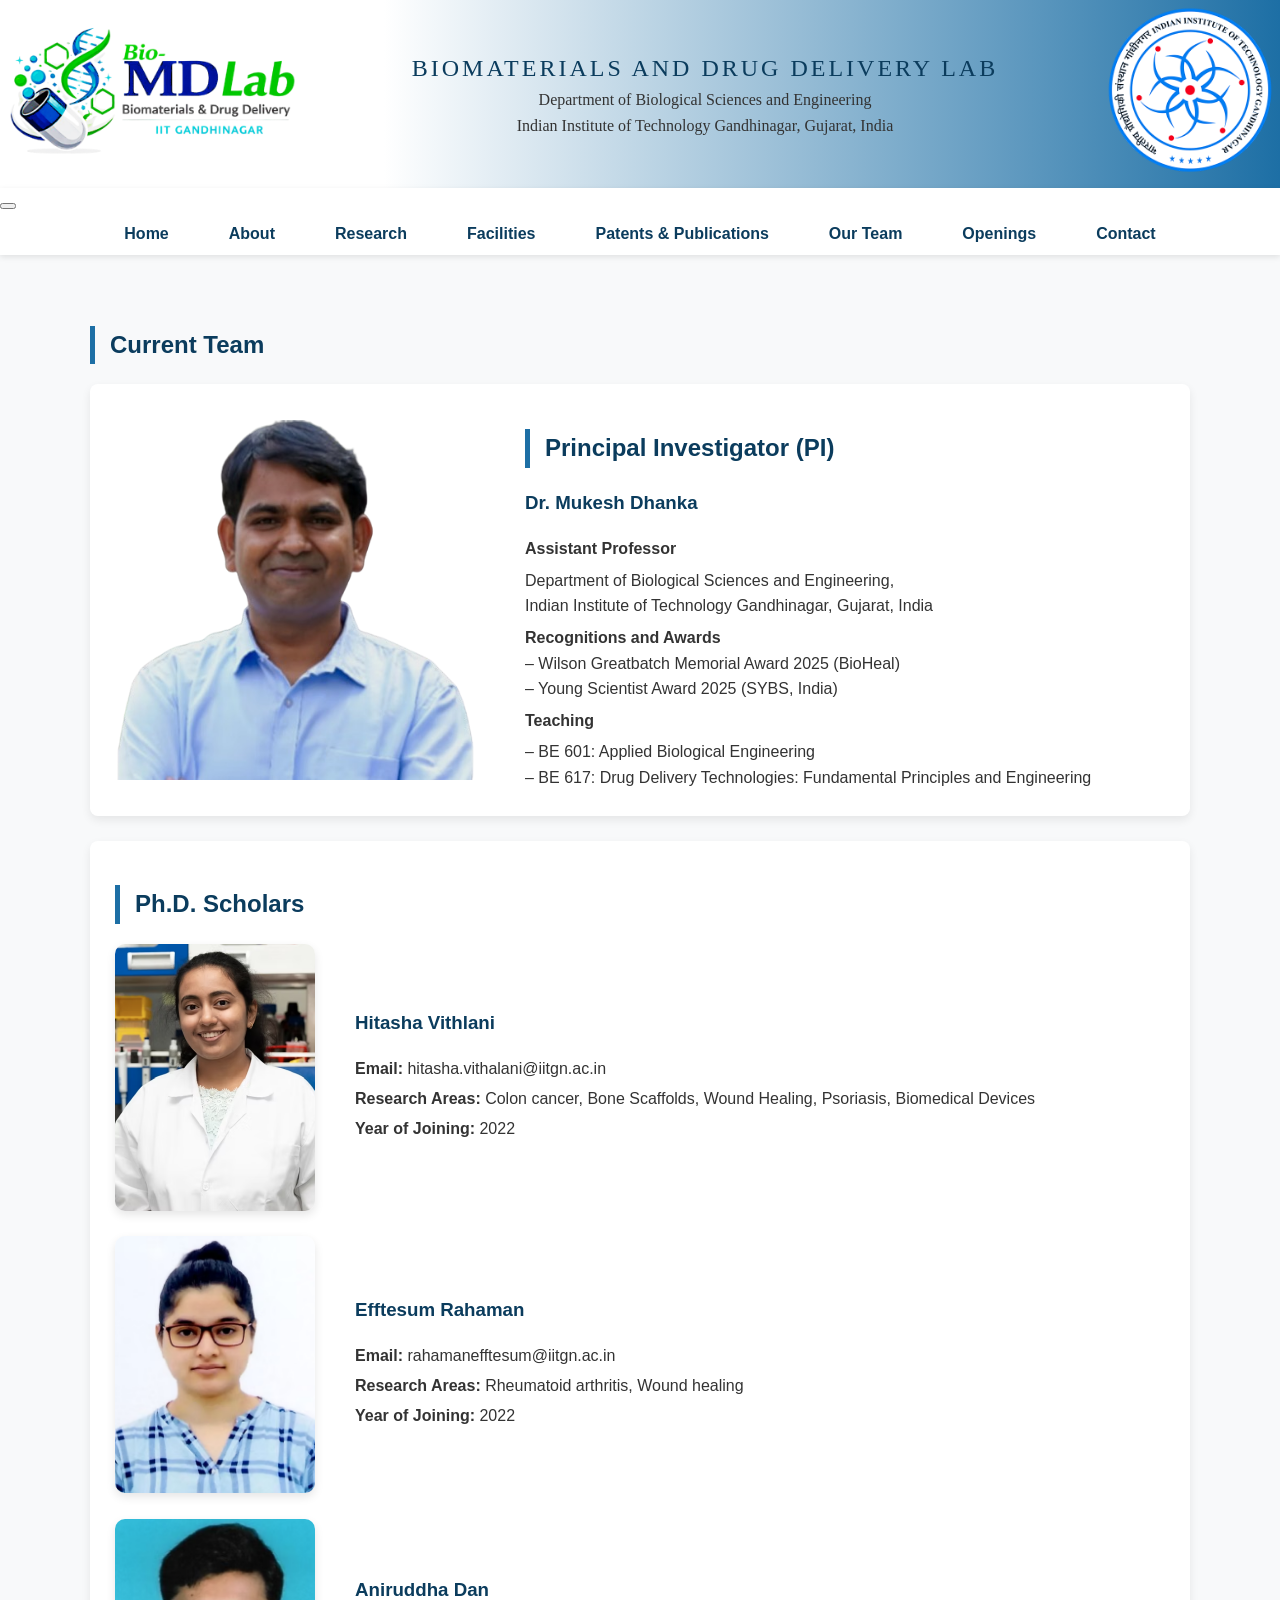
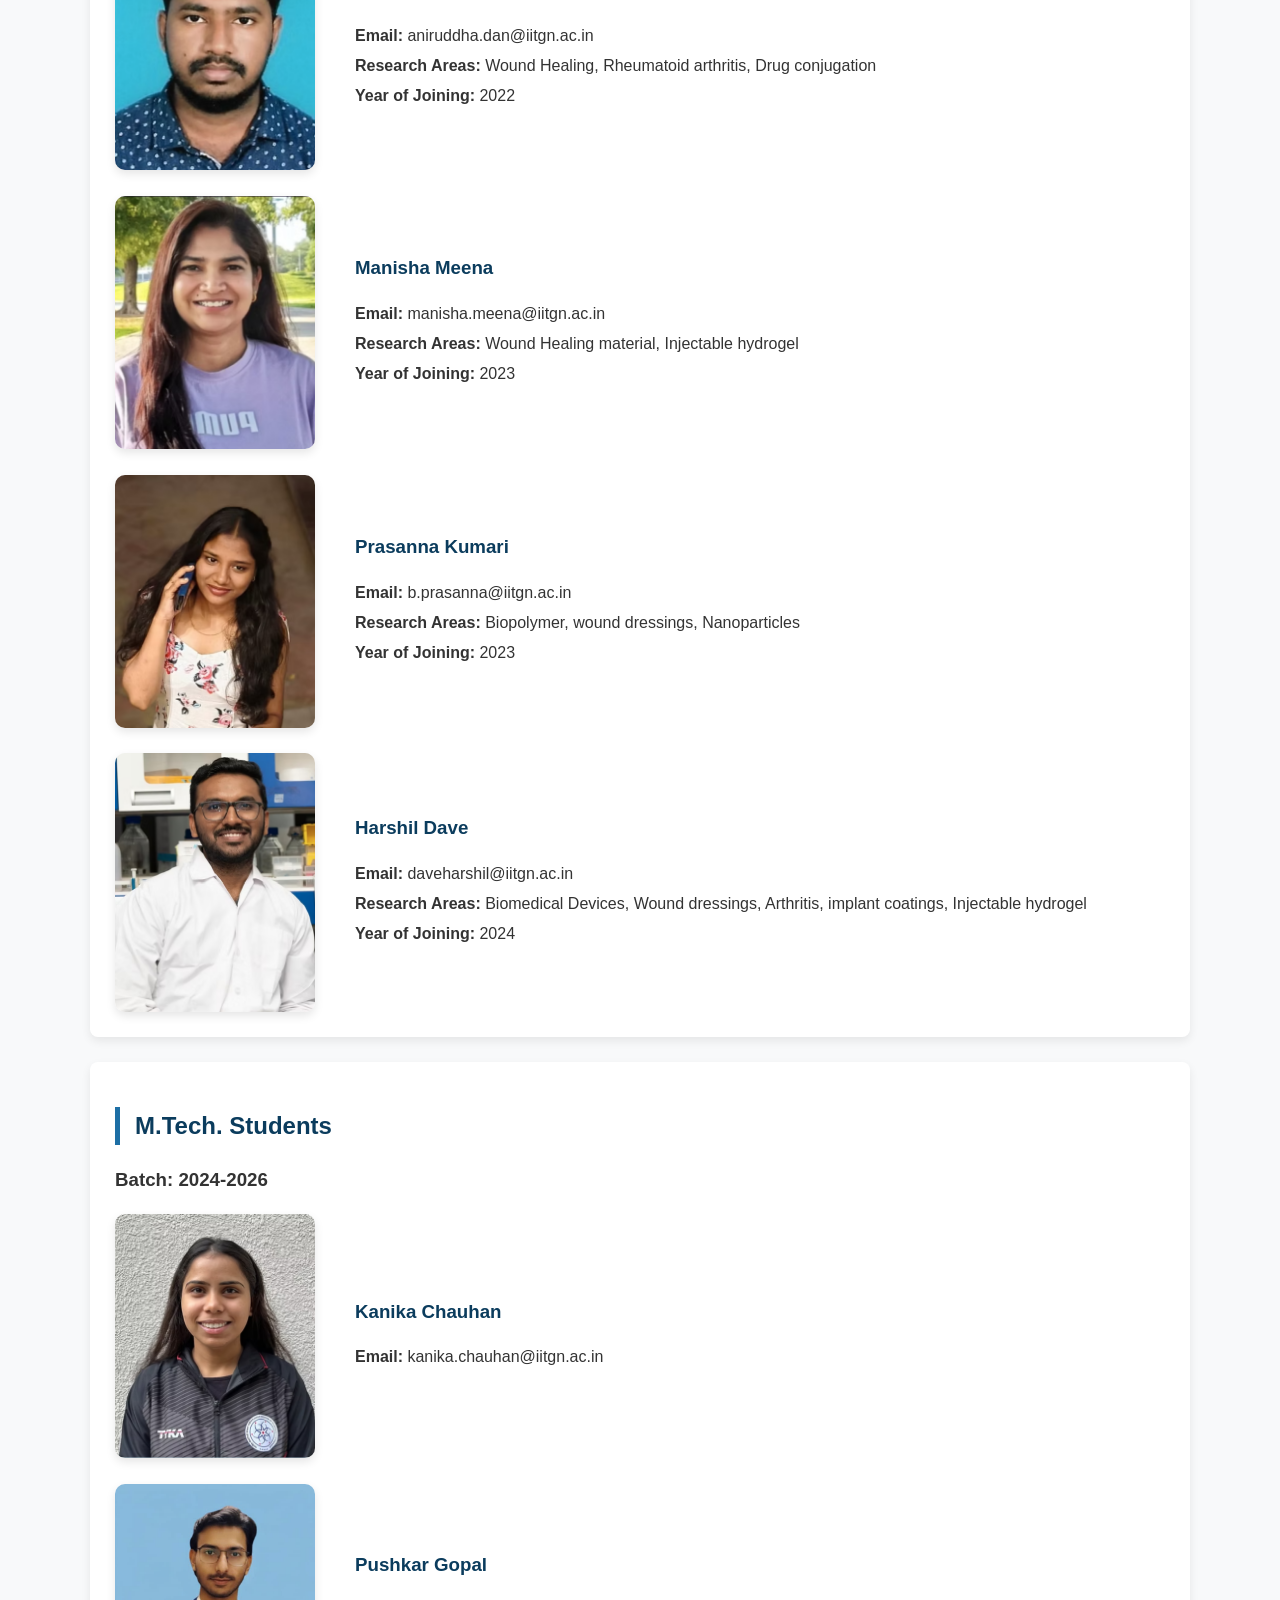
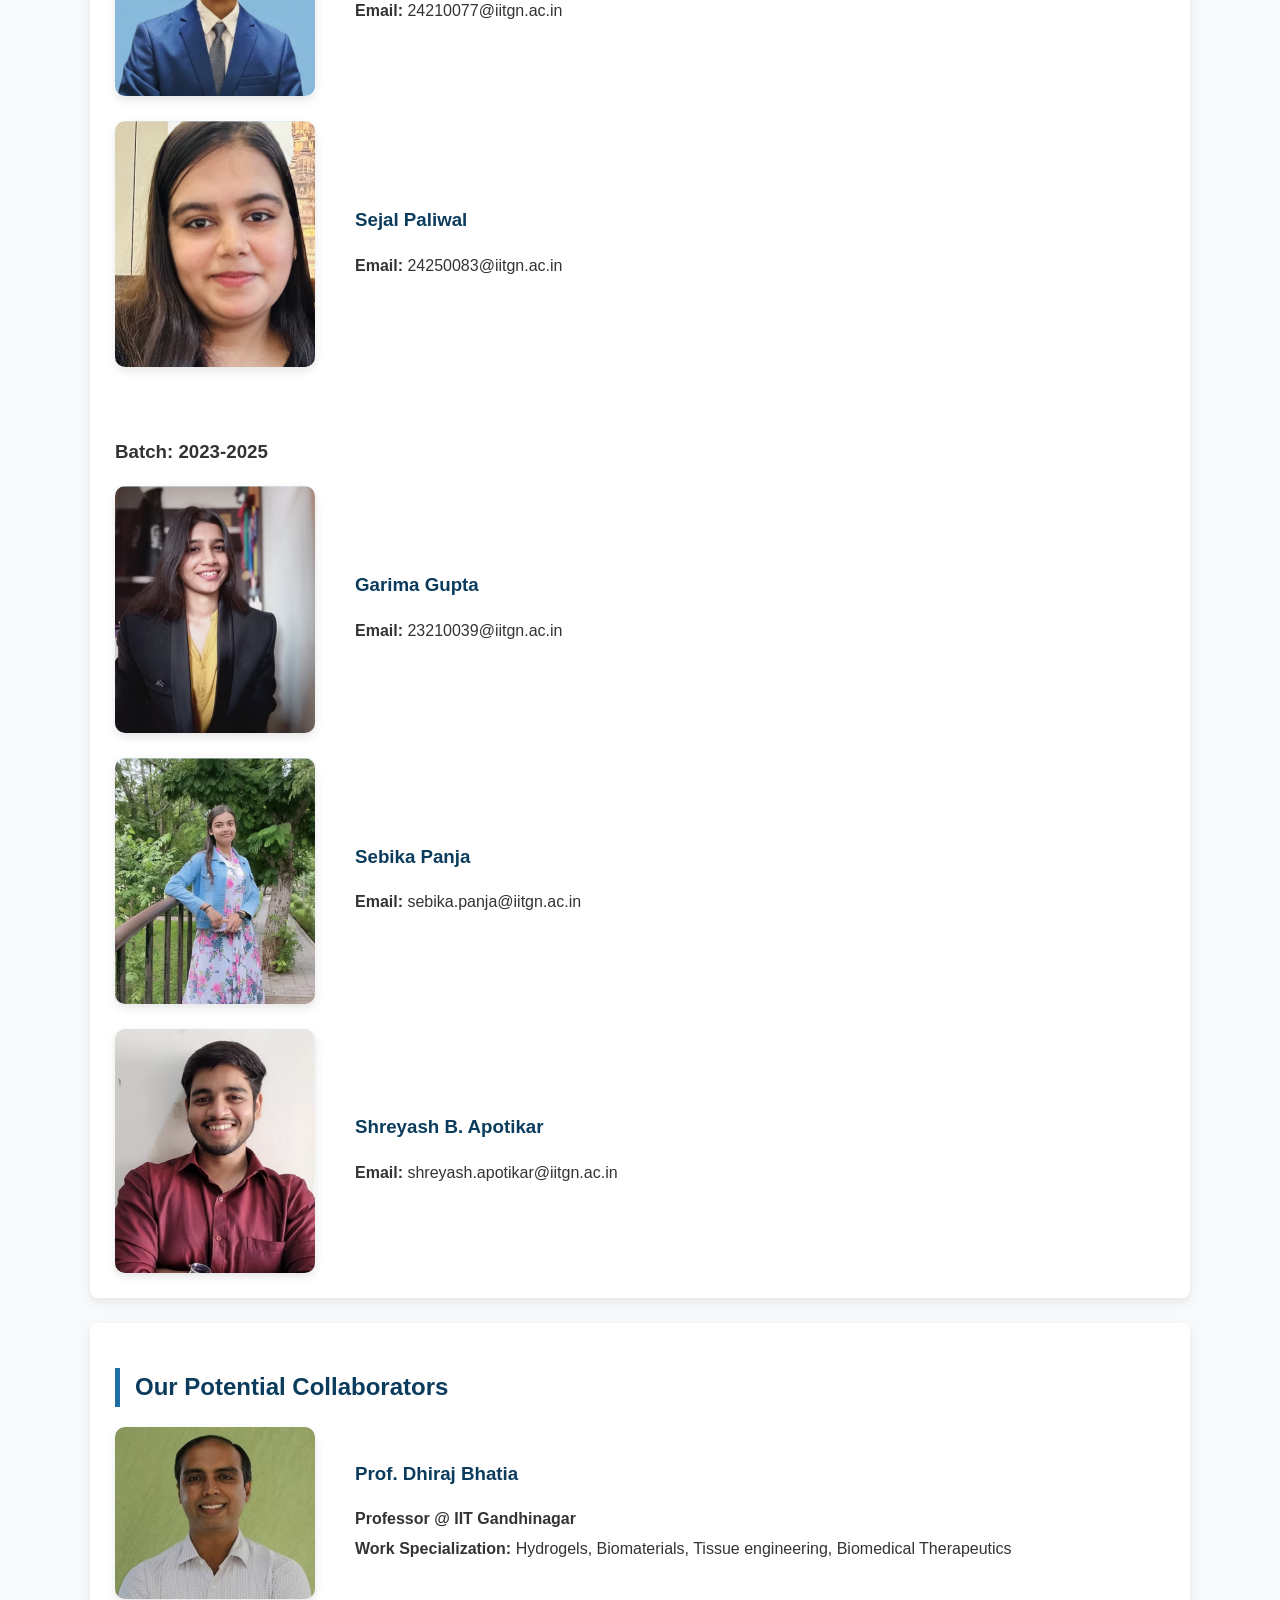
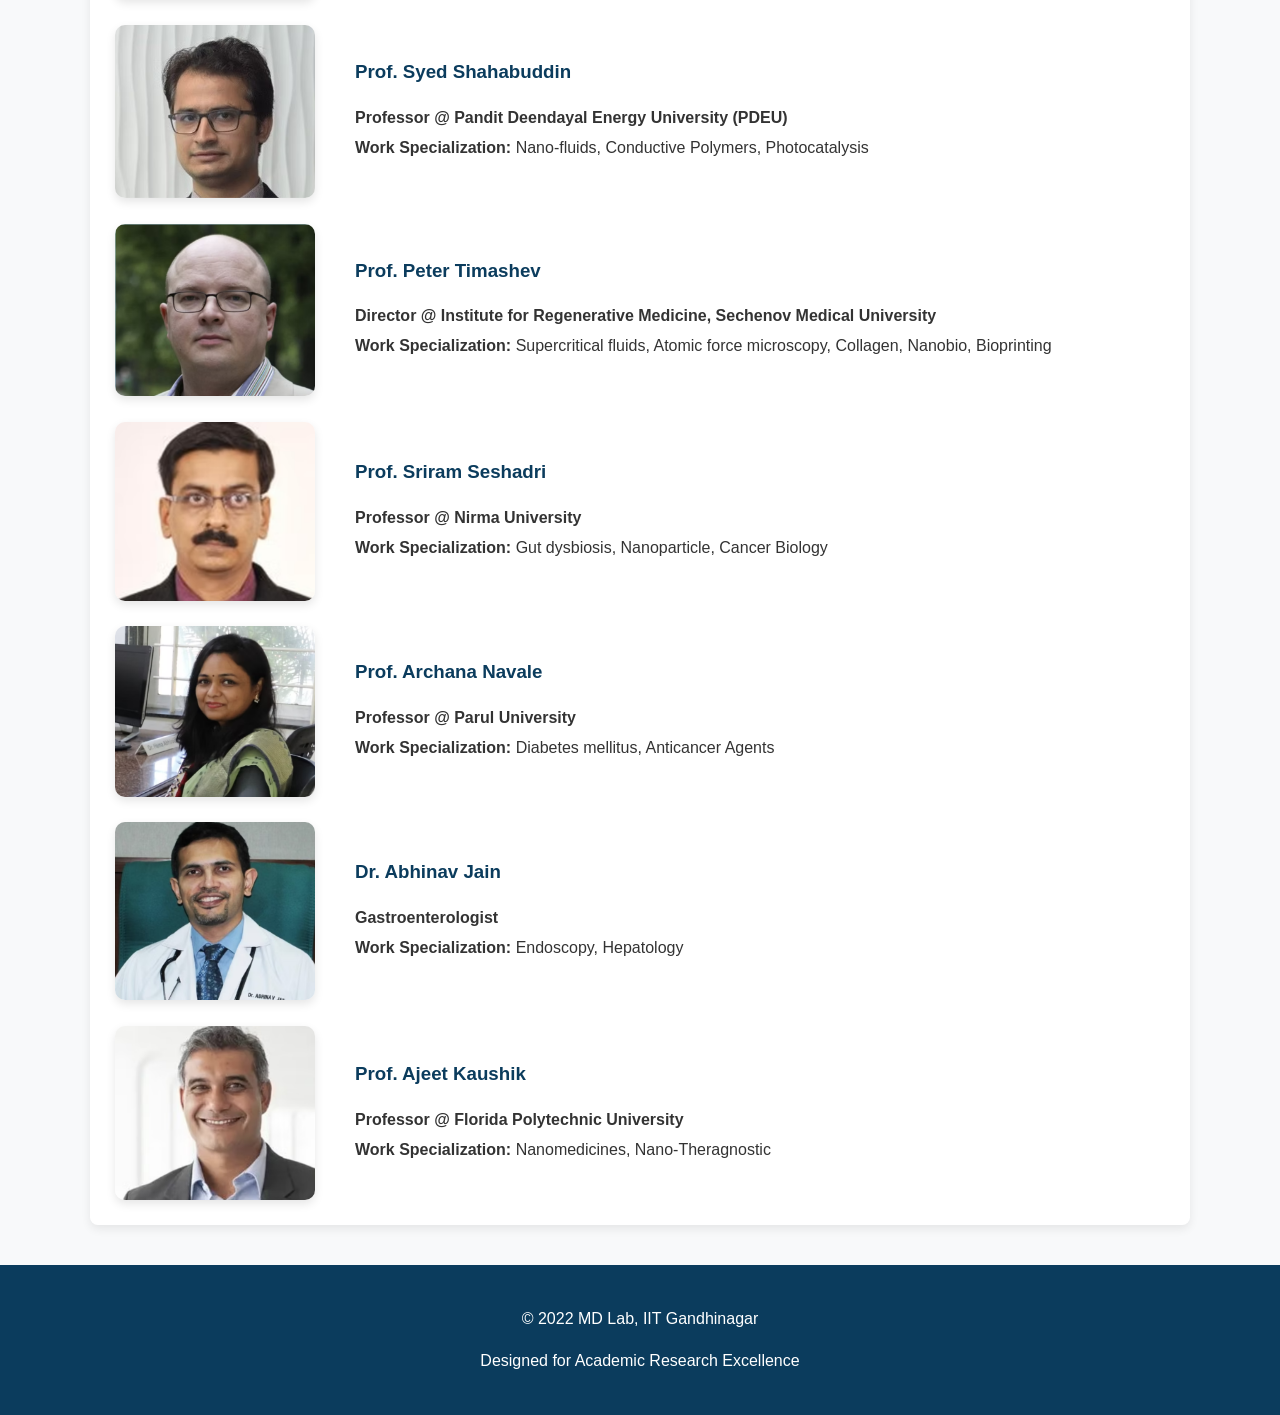
==== team.html @ a6614456 "Add files via upload" ====
<!DOCTYPE html>
<html lang="en">
<head>
    <meta charset="UTF-8">
    <title>MD Lab | Biomaterials & Drug Delivery | IIT Gandhinagar</title>
    <meta name="viewport" content="width=device-width, initial-scale=1.0">
<link rel="stylesheet" href="style.css">
</head>
<body>

<header>
    <div class="header-container">

        <!-- LEFT: MD LAB LOGO -->
        <div class="header-logo">
            <img src="mdlogo.png" alt="MD Lab Logo">
        </div>

        <div class="header-text">
    <p style="text-align: center;">
        <span class="lab-title">Biomaterials and Drug Delivery Lab</span><br>
        <span class="lab-subtitle">
	Department of Biological Sciences and Engineering<br>
	Indian Institute of Technology Gandhinagar, Gujarat, India
        </span>
	
    </p>
</div>

        <!-- RIGHT: IIT GN LOGO -->
        <div class="header-iit-logo">
            <img src="iitgn_logo.png" alt="IIT Gandhinagar Logo">
        </div>

    </div>
</header>

<nav>
	<button class="nav-toggle" aria-label="Toggle navigation">
    <span></span><span></span><span></span>
  </button>
    <ul>
        <li><a href="index.html">Home</a></li>
	<li><a href="index.html#about">About</a></li>
        <li><a href="index.html#research">Research</a></li>
        <li><a href="index.html#facilities">Facilities</a></li>
        <li><a href="publications.html">Patents & Publications</a></li>
        <li><a href="team.html">Our Team</a></li>
        <li><a href="openings.html">Openings</a></li>
        <li><a href="contact.html">Contact</a></li>
    </ul>
</nav><section id="team">
<br>
<br>
    <h2>Current Team</h2>

    <div class="card pi-profile">
        <img src="mukesh.png" alt="Dr. Mukesh Dhanka">

        <div class="pi-details">
	    <h2> Principal Investigator (PI)</h2>
            <h3>Dr. Mukesh Dhanka</h3>

            <p><strong>Assistant Professor</strong></p>
            <p>
                Department of Biological Sciences and Engineering,<br>
                Indian Institute of Technology Gandhinagar, Gujarat, India
            </p>

            <b><p>Recognitions and Awards</b><br>
            
            – Wilson Greatbatch Memorial Award 2025 (BioHeal)<br>
            – Young Scientist Award 2025 (SYBS, India)
            

            <b><p>Teaching</p></b>
            – BE 601: Applied Biological Engineering<br>
            – BE 617: Drug Delivery Technologies: Fundamental Principles and Engineering
        </div>
 </div>
	<div class="card">
    <h2 class="section-title">Ph.D. Scholars</h2>

    <div class="phd-profile">
        <img src="Hitasha.png" alt="Hitasha Vithlani">

        <div class="phd-details">
            <h3>Hitasha Vithlani</h3>

            <p><b>Email:</b> hitasha.vithalani@iitgn.ac.in</p>
            <p><b>Research Areas:</b> Colon cancer, Bone Scaffolds, Wound Healing, Psoriasis, Biomedical Devices</p>
            <p><b>Year of Joining:</b> 2022</p>
        </div>
	</div>
<br>
	<div class="phd-profile">
	<img src="Efftesum.png" alt="Efftesum">

        <div class="phd-details">
            <h3>Efftesum Rahaman</h3>
            <p><b>Email:</b> rahamanefftesum@iitgn.ac.in</p>
            <p><b>Research Areas:</b> Rheumatoid arthritis, Wound healing</p>
            <p><b>Year of Joining:</b> 2022</p>
	</div>
	</div>
<br>
	<div class="phd-profile">
	<img src="Annirudha.png" alt="Annirudha">

        <div class="phd-details">
            <h3>Aniruddha Dan</h3>
            <p><b>Email:</b> aniruddha.dan@iitgn.ac.in</p>
            <p><b>Research Areas:</b> Wound Healing, Rheumatoid arthritis, Drug conjugation</p>
            <p><b>Year of Joining:</b> 2022</p>
	</div>
	</div>
<br>
	<div class="phd-profile">
	<img src="Manisha.png" alt="Manisha">

        <div class="phd-details">
            <h3>Manisha Meena</h3>

            <p><b>Email:</b>  manisha.meena@iitgn.ac.in</p>
            <p><b>Research Areas:</b> Wound Healing material, Injectable hydrogel </p>
            <p><b>Year of Joining:</b> 2023</p>
	</div>
	</div>
<br>
	<div class="phd-profile">
	<img src="Prasanna.png" alt="Prasanna">

        <div class="phd-details">
            <h3>Prasanna Kumari</h3>

            <p><b>Email:</b> b.prasanna@iitgn.ac.in</p>
            <p><b>Research Areas:</b> Biopolymer, wound dressings, Nanoparticles</p>
            <p><b>Year of Joining:</b> 2023</p>
	</div>
	</div>
<br>
	<div class="phd-profile">
	<img src="Harshil.png" alt="Harshil">

        <div class="phd-details">
            <h3>Harshil Dave</h3>

            <p><b>Email:</b> daveharshil@iitgn.ac.in</p>
            <p><b>Research Areas:</b> Biomedical Devices, Wound dressings, Arthritis, implant coatings, Injectable hydrogel</p>
            <p><b>Year of Joining:</b> 2024</p>
	</div>
	</div>
</div>

<div class="card">
    <h2 class="section-title">M.Tech. Students</h2>
    <h3>Batch: 2024-2026</h3>
    <div class="phd-profile">
        <img src="Kanika.png" alt="Kanika Chauhan">
        <div class="phd-details">
            <h3>Kanika Chauhan</h3>
            <p><b>Email:</b> kanika.chauhan@iitgn.ac.in</p>        
        </div>
	</div>
<br>
	<div class="phd-profile">	
	<img src="Pushkar.jpg" alt="Pushkar Gopal">
        <div class="phd-details">
            <h3>Pushkar Gopal</h3>
            <p><b>Email:</b> 24210077@iitgn.ac.in</p>        
        </div>
	</div>

<br>
	<div class="phd-profile">
	<img src="Sejal.png" alt="Sejal Paliwal">
        <div class="phd-details">
            <h3>Sejal Paliwal</h3>
            <p><b>Email:</b> 24250083@iitgn.ac.in</p>        
        </div>
	</div>
<br>
<br>
    <h3>Batch: 2023-2025</h3>
    <div class="phd-profile">
        <img src="Garima.png" alt="Garima Gupta">
        <div class="phd-details">
            <h3>Garima Gupta</h3>
            <p><b>Email:</b> 23210039@iitgn.ac.in</p>        
        </div>
	</div>
<br>
	<div class="phd-profile">	
	<img src="Sebika.png" alt="Sebika Panja">
        <div class="phd-details">
            <h3>Sebika Panja</h3>
            <p><b>Email:</b> sebika.panja@iitgn.ac.in</p>        
        </div>
	</div>

<br>
	<div class="phd-profile">
	<img src="Shreyash.png" alt="Shreyash  B. Apotikar ">
        <div class="phd-details">
            <h3>Shreyash  B. Apotikar </h3>
            <p><b>Email:</b> shreyash.apotikar@iitgn.ac.in </p>        
        </div>
	</div>

</div>



<div class="card">
    <h2 class="section-title">Our Potential Collaborators</h2>

    <div class="phd-profile">
        <img src="Dhiraj.png" alt="Prof. Dhiraj Bhatia">

        <div class="phd-details">
            <h3>Prof. Dhiraj Bhatia</h3>

            <p><b>Professor @ IIT Gandhinagar</b></p>
            <p><b>Work Specialization:</b> Hydrogels, Biomaterials, Tissue engineering, Biomedical Therapeutics</p>
        </div>
	</div>
<br>
	<div class="phd-profile">
	<img src="Syed.png" alt="Prof. Syed Shahabuddin">

        <div class="phd-details">
            <h3>Prof. Syed Shahabuddin</h3>
            <p><b>Professor @ Pandit Deendayal Energy University (PDEU)</b></p>
            <p><b>Work Specialization:</b> Nano-fluids, Conductive Polymers, Photocatalysis</p>
	</div>
	</div>
<br>
	<div class="phd-profile">
	<img src="Peter.png" alt="Prof. Peter Timashev">

        <div class="phd-details">
            <h3>Prof. Peter Timashev</h3>
            <p><b>Director @ Institute for Regenerative Medicine, Sechenov Medical University</b></p>
	<p><b>Work Specialization:</b> Supercritical fluids, Atomic force microscopy, Collagen, Nanobio, Bioprinting</p>
      	</div>
	</div>
<br>
	<div class="phd-profile">
	<img src="Sriram.png" alt="Prof. Sriram Seshadri">

        <div class="phd-details">
            <h3>Prof. Sriram Seshadri</h3>
            <p><b>Professor @ Nirma University</b></p>
            <p><b>Work Specialization:</b> Gut dysbiosis, Nanoparticle, Cancer Biology</p>
	</div>
	</div>
<br>
	<div class="phd-profile">
	<img src="Archana.png" alt="Prof. Archana Navale">
        <div class="phd-details">
            <h3>Prof. Archana Navale</h3>
            <p><b>Professor @ Parul University</b></p>
	<p><b>Work Specialization:</b> Diabetes mellitus, Anticancer Agents</p>
      	</div>
	</div>
<br>
	<div class="phd-profile">
	<img src="Abhinav.png" alt="Dr. Abhinav Jain">

        <div class="phd-details">
            <h3>Dr. Abhinav Jain</h3>
            <p><b>Gastroenterologist</b></p>
            <p><b>Work Specialization:</b> Endoscopy, Hepatology</p>
	</div>
	</div>
<br>
	<div class="phd-profile">
	<img src="Ajeet.png" alt="Prof. Ajeet Kaushik">

        <div class="phd-details">
            <h3>Prof. Ajeet Kaushik</h3>
            <p><b>Professor @ Florida Polytechnic University</b></p>
	<p><b>Work Specialization:</b> Nanomedicines, Nano-Theragnostic</p>
      	</div>
	</div>
</div>
</section>


<footer>
    <p>© 2022 MD Lab, IIT Gandhinagar</p>
    <p>Designed for Academic Research Excellence</p>
</footer>
<script>
  const toggle = document.querySelector('.nav-toggle');
  const navUl = document.querySelector('nav ul');
  toggle.addEventListener('click', function () {
    toggle.classList.toggle('open');
    navUl.classList.toggle('open');
  });
  navUl.querySelectorAll('a').forEach(function (link) {
    link.addEventListener('click', function () {
      toggle.classList.remove('open');
      navUl.classList.remove('open');
    });
  });
</script>
</body>
</html>
---- style.css ----
/* =====================================================
   GLOBAL SETTINGS & ANIMATIONS
===================================================== */
html {
    scroll-behavior: smooth;
}

body {
    margin: 0;
    font-family: "Segoe UI", Arial, sans-serif;
    line-height: 1.6;
    color: #333;
    background-color: #f8f9fa;
}

/* Fade Up (used across site) */
@keyframes fadeUp {
    from {
        opacity: 0;
        transform: translateY(30px);
    }
    to {
        opacity: 1;
        transform: translateY(0);
    }
}

/* Fade In Left (Home header only) */
@keyframes fadeInLeft {
    from {
        opacity: 0;
        transform: translateX(-40px);
    }
    to {
        opacity: 1;
        transform: translateX(0);
    }
}

/* =====================================================
   HEADER
===================================================== */
header {
    background: linear-gradient(to right, #ffffff 30%, #1d6fa5 100%);
    padding: 5px;
    overflow: hidden;
}

.header-container {
    max-width: 1300px;
    margin: auto;
    display: flex;
    align-items: center;
    justify-content: space-between;
    gap: 30px;
}

/* Logos & text (default = no animation) */
.header-logo img,
.header-text,
.header-iit-logo img {
    opacity: 1;
    animation: none;
}

/* Home page header animation */
.home .header-logo img {
    opacity: 0;
    animation: fadeInLeft 1.2s ease-out forwards;
}

.home .header-text {
    opacity: 0;
    animation: fadeInLeft 1.2s ease-out forwards;
    animation-delay: 0.15s;
}

.home .header-iit-logo img {
    opacity: 0;
    animation: fadeInLeft 1.2s ease-out forwards;
    animation-delay: 0.3s;
}

/* Logo sizing */
.header-logo img {
    max-width: 300px;
    width: 100%;
    height: auto;
}

.header-iit-logo img {
    max-width: 170px;
    width: 100%;
    height: auto;
}

/* Header Typography */
.lab-title {
    font-family: 'Playfair Display', Georgia, serif;
    font-size: 1.5rem;
    font-weight: 500;
    letter-spacing: 3px;
    color: #0b3c5d;
    text-transform: uppercase;
}

.lab-subtitle {
    font-family: "Times New Roman", Georgia, serif;
    font-size: 1rem;
    font-weight: 500;
    color: #333;
    line-height: 1.5;
}

/* =====================================================
   NAVIGATION (FIXED SINGLE LINE)
===================================================== */
nav {
    background: #ffffff;
    box-shadow: 0 2px 6px rgba(0,0,0,0.1);
    position: sticky;
    top: 0;
    z-index: 100;
}

nav ul {
    display: flex;
    justify-content: center;
    align-items: center;
    list-style: none;
    padding: 8px;
    margin: 0;
    gap: 60px;              /* controls spacing safely */
    flex-wrap: nowrap;      /* KEEP SINGLE LINE */
}

nav ul li {
    margin: 0;              /* REMOVE large margins */
}

nav ul li a {
    text-decoration: none;
    color: #0b3c5d;
    font-weight: 600;
    white-space: nowrap;    /* prevents text break */
}

nav ul li a:hover {
    color: #1d6fa5;
}


@media (max-width: 900px) {
    nav ul {
        flex-wrap: wrap;    /* allow wrapping on small screens */
        gap: 20px;
    }
}


/* =====================================================
   SECTIONS & CARDS (Fade-up on load)
===================================================== */
section {
    padding: 0 20px;
    max-width: 1100px;
    margin: auto;
    opacity: 0;
    transform: translateY(30px);
    animation: fadeUp 1s ease-out forwards;
    animation-delay: 0.2s;
}

section h2 {
    color: #0b3c5d;
    margin-bottom: 20px;
    border-left: 5px solid #1d6fa5;
    padding-left: 15px;
}

.card {
    background: white;
    padding: 25px;
    margin-bottom: 25px;
    border-radius: 8px;
    box-shadow: 0 4px 10px rgba(0,0,0,0.08);
    opacity: 0;
    transform: translateY(30px);
    animation: fadeUp 1s ease-out forwards;
    animation-delay: 0.3s;
}

/* =====================================================
   LAB VISION LAYOUT
===================================================== */
.lab-vision-container {
    display: flex;
    gap: 40px;
    align-items: flex-start;
    padding: 20px 0;
    opacity: 0;
    transform: translateY(40px);
    animation: fadeUp 1.2s ease-out forwards;
    animation-delay: 0.2s;
}

.lab-vision-text {
    flex: 1;
}

.lab-vision-image img {
    max-width: 390px;
    height: auto;
    flex-shrink: 0;
}

/* =====================================================
   PI PROFILE
===================================================== */
.pi-profile {
    display: flex;
    gap: 50px;
    align-items: center;
    flex-wrap: wrap;
}

.pi-profile img {
    width: 360px;
    height: auto;
}

.pi-details h3 {
    margin-top: 0;
    color: #0b3c5d;
}

.pi-details p {
    margin: 6px 0;
}

.pi-details ul {
    margin: 8px 0 15px 20px;
}

/* =====================================================
   PhD PROFILE
===================================================== */
.phd-profile {
    display: flex;
    gap: 40px;
    align-items: center;
    flex-wrap: wrap;
}

.phd-profile img {
    width: 200px;
    height: auto;
    object-fit: cover;
    border-radius: 10px;
    box-shadow: 0 4px 10px rgba(0,0,0,0.1);
}

.phd-details h3 {
    margin-top: 0;
    color: #0b3c5d;
}

.phd-details p {
    margin: 6px 0;
    line-height: 1.5;
}

.phd-details ul {
    margin: 8px 0 15px 20px;
}

.contact-card {
    display: flex;
    gap: 30px;
    align-items: stretch;
}

.contact-text {
    flex: 1.2;
}

.contact-map {
    flex: 1;
    min-height: 260px;
    border-radius: 8px;
    overflow: hidden;
    box-shadow: 0 4px 10px rgba(0,0,0,0.1);
}

/* Mobile layout */
@media (max-width: 768px) {
    .contact-card {
        flex-direction: column;
    }

    .contact-map {
        height: 260px;
    }
}



.news-list {
    list-style-type: decimal;
    padding-left: 32px;
}

.news-list > li {
    list-style-position: outside;
}

.news-card {
    display: flex;
    gap: 30px;
    align-items: flex-start;
    margin-bottom: 25px;
}

.news-text {
    flex: 2;
}

.news-image img {
    max-width: 220px;
    border-radius: 8px;
}

/* =====================================================
   FOOTER
===================================================== */
footer {
    background: #0b3c5d;
    color: white;
    text-align: center;
    padding: 25px 15px;
    margin-top: 40px;
}

/* =====================================================
   MOBILE IMPROVEMENTS (does not affect desktop)
===================================================== */
@media (max-width: 768px) {

    /* Navigation becomes scrollable instead of breaking */
    nav ul {
        justify-content: flex-start;
        overflow-x: auto;
        gap: 20px;
        padding: 10px;
    }

    nav ul::-webkit-scrollbar {
        display: none;
    }

    /* Header stacking */
    .header-container {
        flex-direction: column;
        gap: 10px;
        text-align: center;
    }

    .header-logo img {
        max-width: 220px;
    }

    .header-iit-logo img {
        max-width: 90px;
    }

    .lab-title {
        font-size: 1.2rem;
        letter-spacing: 2px;
    }

    .lab-subtitle {
        font-size: 0.9rem;
    }

    /* Sections spacing */
    section {
        padding: 0 15px;
    }

    /* Lab vision stack */
    .lab-vision-container {
        flex-direction: column;
        align-items: center;
    }

    .lab-vision-image img {
        max-width: 280px;
    }

    /* PI profile */
    .pi-profile {
        flex-direction: column;
        gap: 20px;
    }

    .pi-profile img {
        width: 260px;
    }

    /* PhD profiles */
    .phd-profile {
        flex-direction: column;
        gap: 20px;
    }

    .phd-profile img {
        width: 160px;
    }

    /* News cards */
    .news-card {
        flex-direction: column;
    }

    .news-image img {
        max-width: 100%;
    }

    /* Contact section */
    .contact-card {
        flex-direction: column;
    }

    .contact-map {
        height: 220px;
    }

}
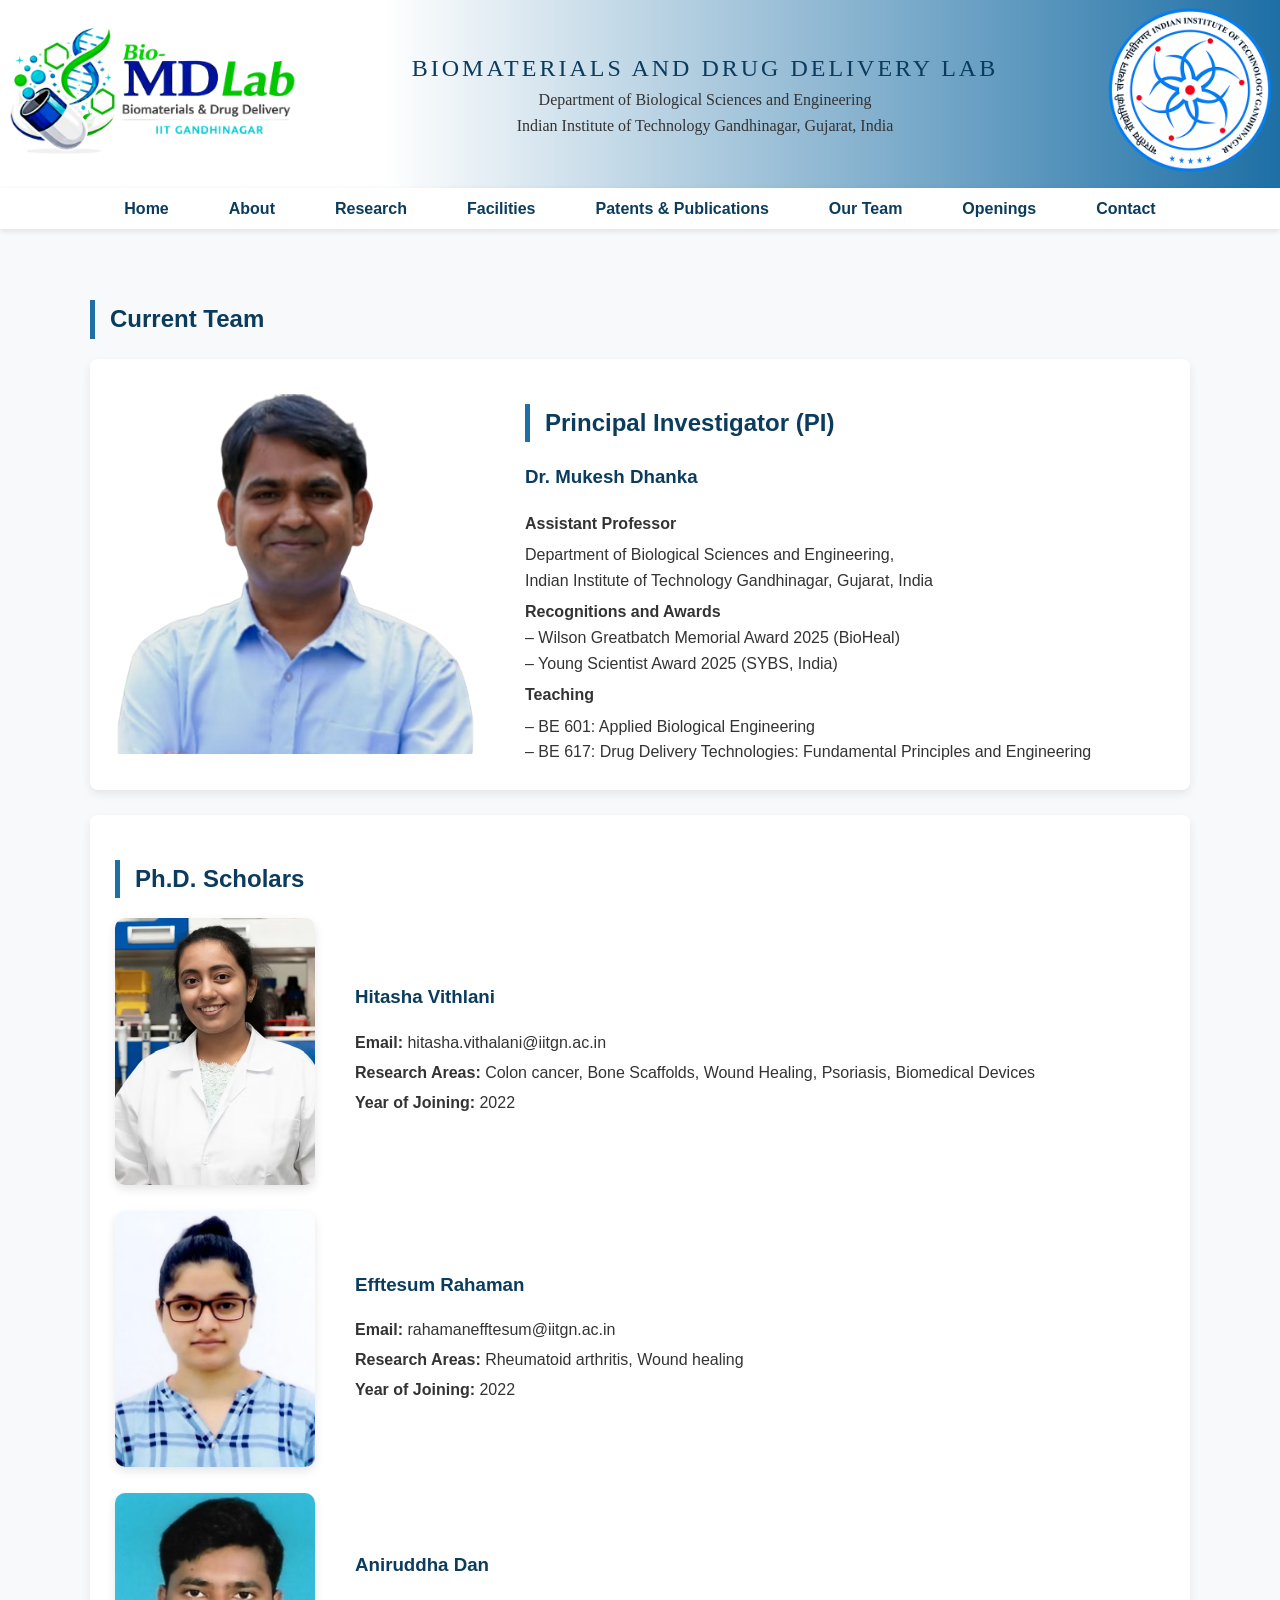
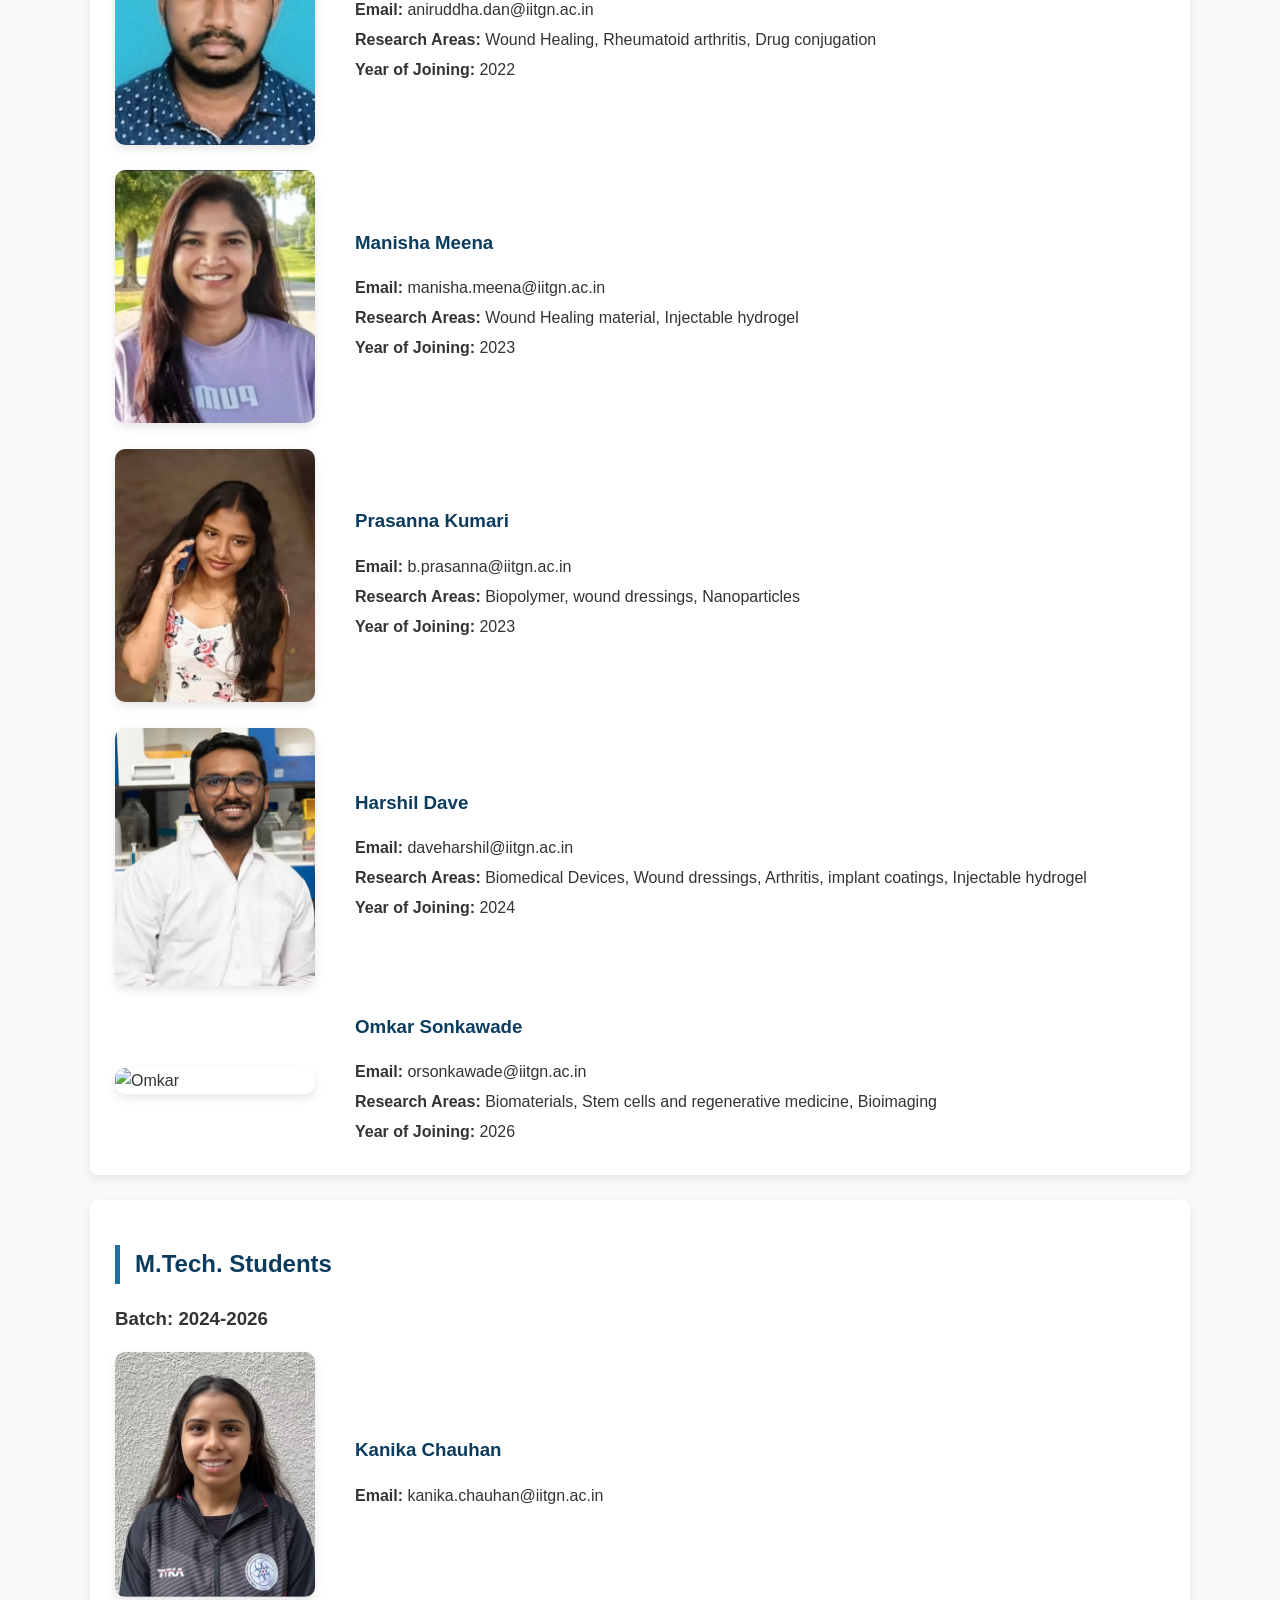
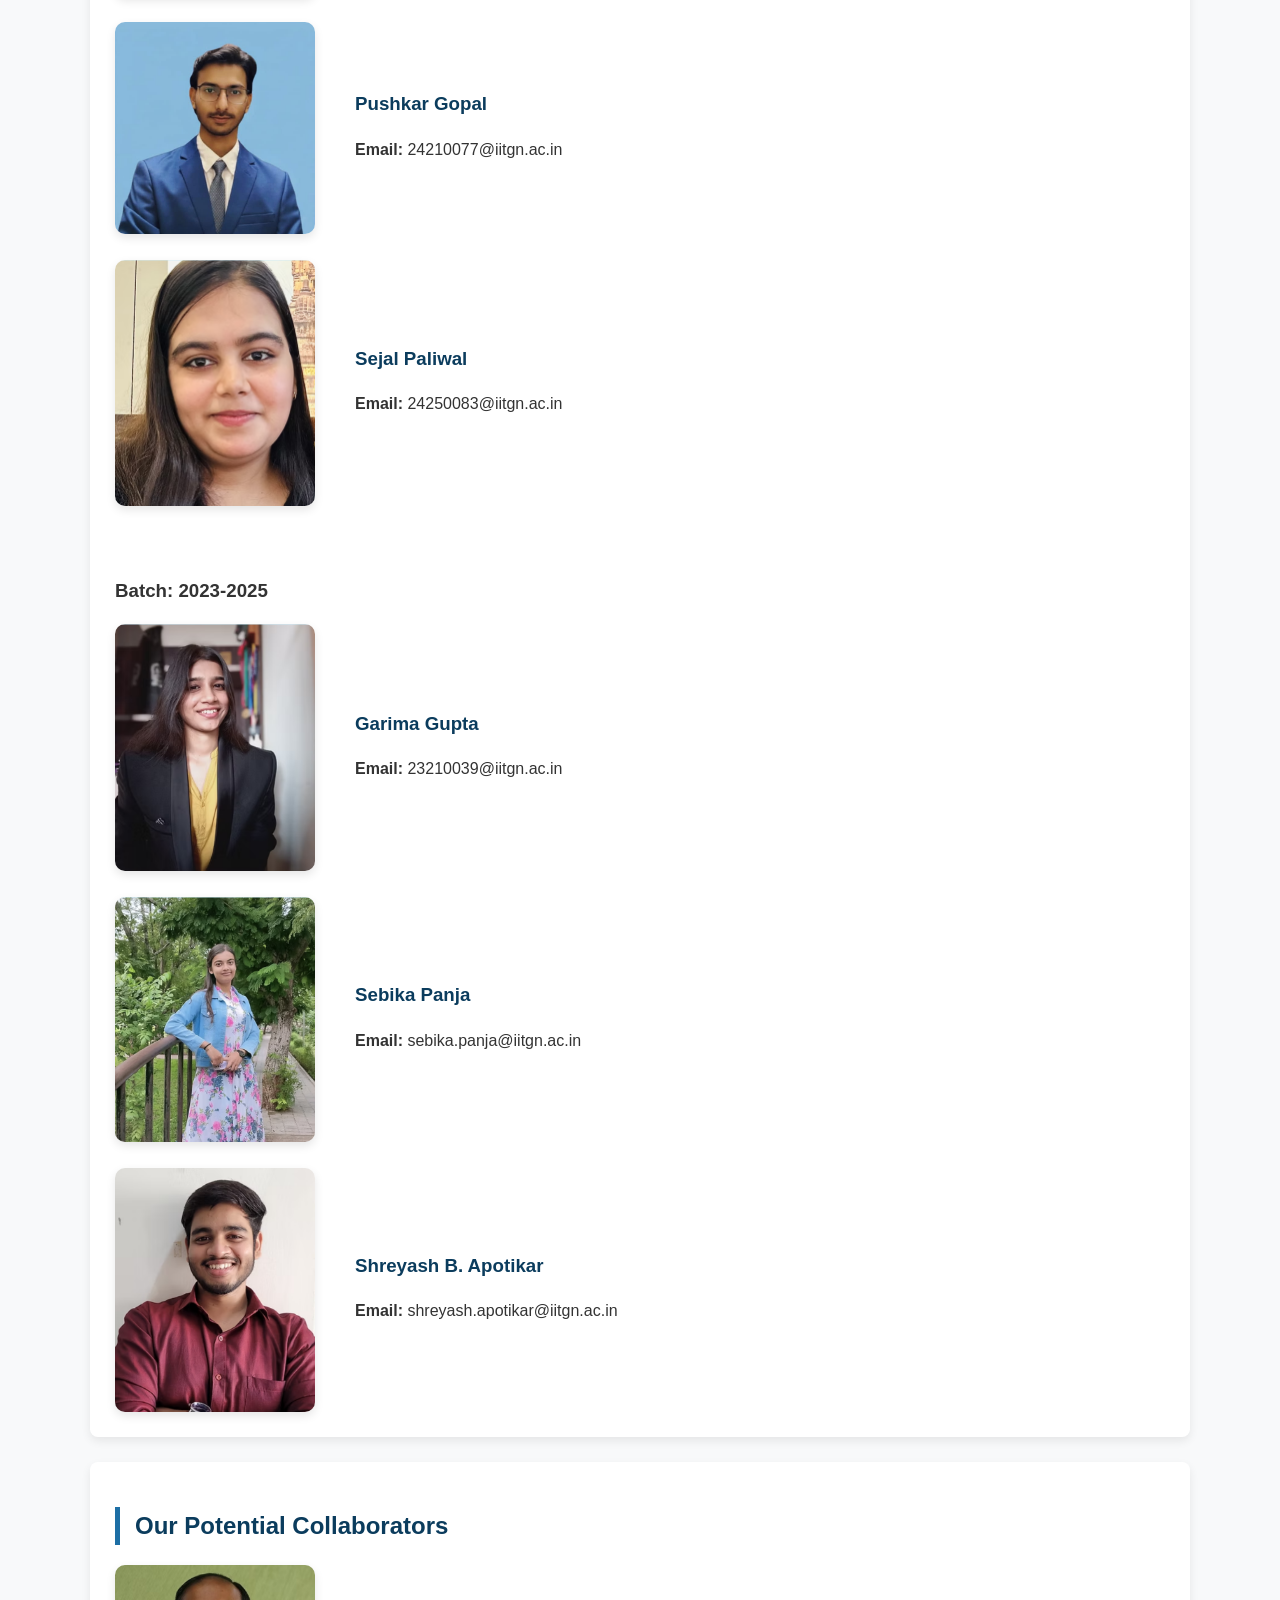
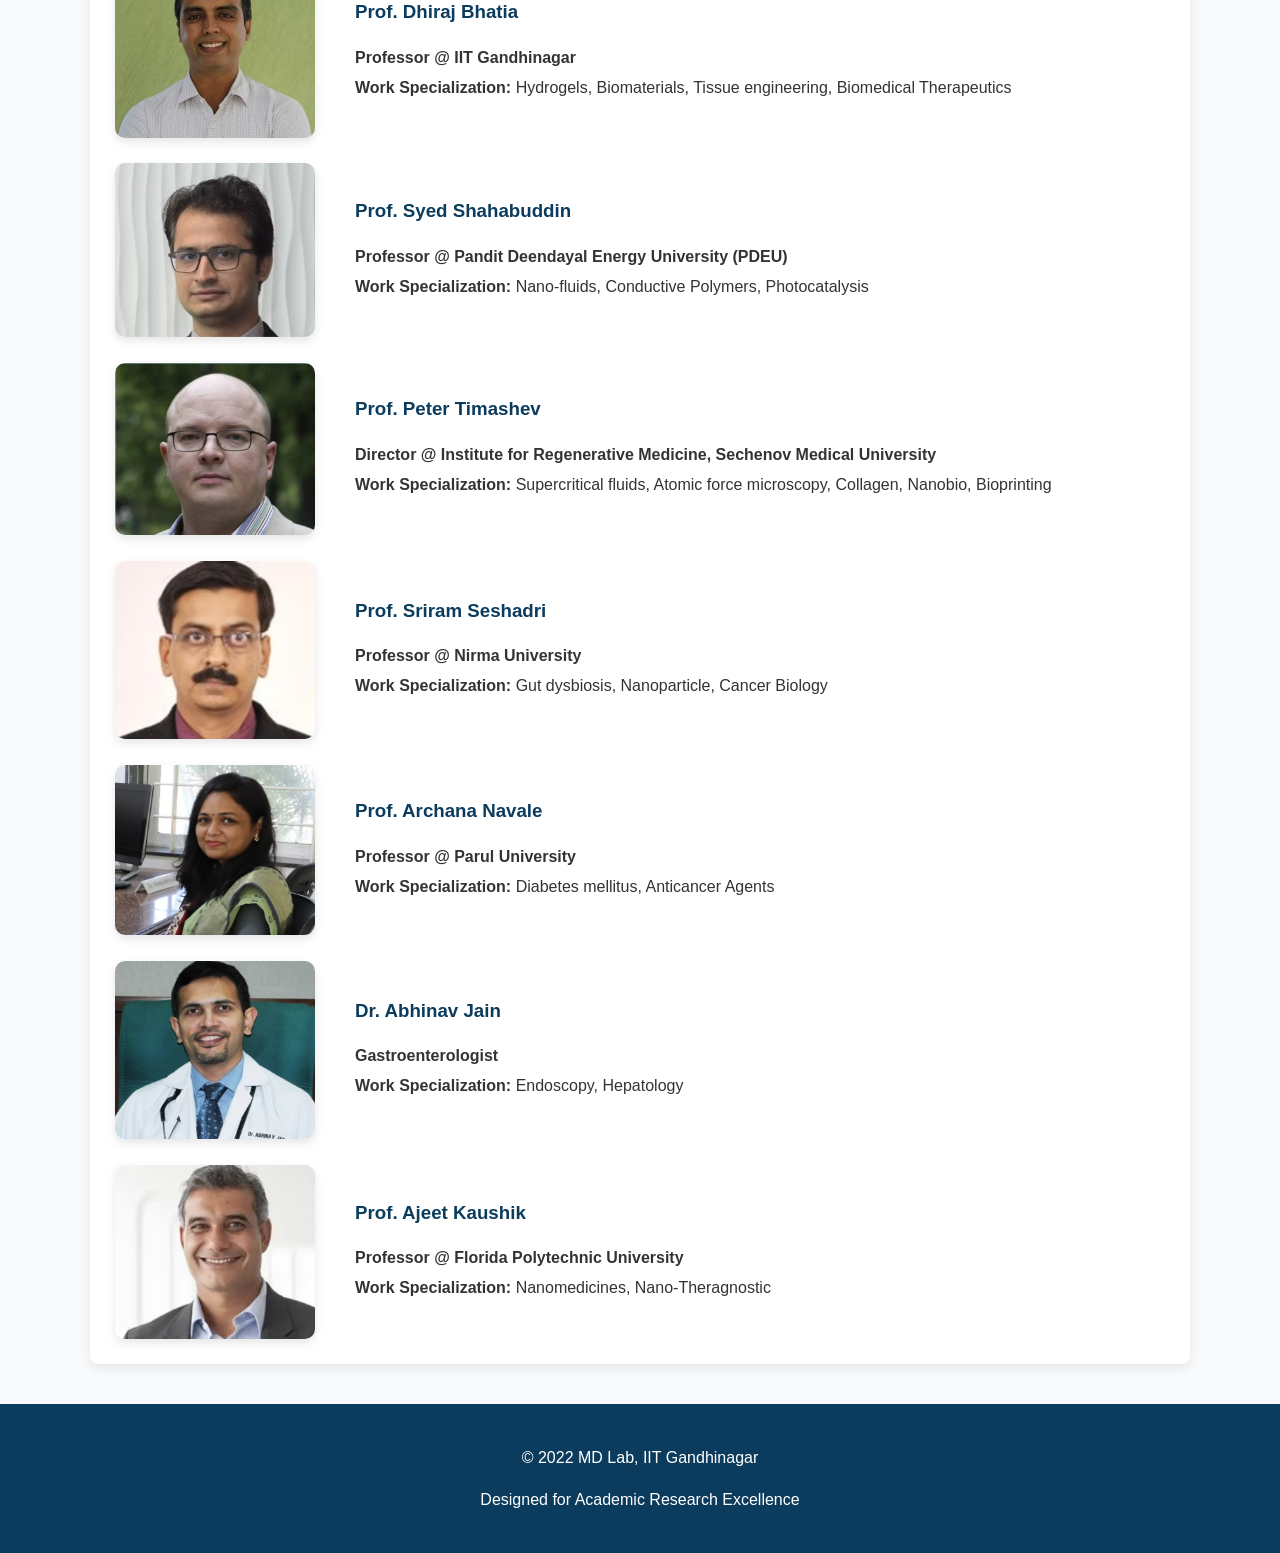
==== commit 4f34eb73: "Update team.html" ====
--- a/team.html
+++ b/team.html
@@ -150,6 +150,19 @@
             <p><b>Year of Joining:</b> 2024</p>
 	</div>
 	</div>
+<br>
+	<div class="phd-profile">
+	<img src="Omkar.jpeg" alt="Omkar">
+
+        <div class="phd-details">
+            <h3>Omkar Sonkawade</h3>
+
+            <p><b>Email:</b> orsonkawade@iitgn.ac.in</p>
+            <p><b>Research Areas:</b> Biomaterials, Stem cells and regenerative medicine, Bioimaging</p>
+            <p><b>Year of Joining:</b> 2026</p>
+	</div>
+	</div>
+
 </div>
 
 <div class="card">
@@ -316,3 +329,4 @@
 
 
 
+
--- a/style.css
+++ b/style.css
@@ -25,7 +25,7 @@
     }
 }
 
-/* Fade In Left (Home header only) */
+/* Fade In Left (home header only) */
 @keyframes fadeInLeft {
     from {
         opacity: 0;
@@ -63,7 +63,7 @@
     animation: none;
 }
 
-/* Home page header animation */
+/* home page header animation */
 .home .header-logo img {
     opacity: 0;
     animation: fadeInLeft 1.2s ease-out forwards;
@@ -113,7 +113,7 @@
 }
 
 /* =====================================================
-   NAVIGATION (FIXED SINGLE LINE)
+   NAVIGATION
 ===================================================== */
 nav {
     background: #ffffff;
@@ -123,6 +123,37 @@
     z-index: 100;
 }
 
+/* Hamburger button — hidden on desktop */
+.nav-toggle {
+    display: none;
+    background: none;
+    border: none;
+    cursor: pointer;
+    padding: 10px 16px;
+    flex-direction: column;
+    gap: 5px;
+}
+
+.nav-toggle span {
+    display: block;
+    width: 24px;
+    height: 2px;
+    background: #0b3c5d;
+    border-radius: 2px;
+    transition: all 0.3s ease;
+}
+
+/* Hamburger → X animation */
+.nav-toggle.open span:nth-child(1) {
+    transform: translateY(7px) rotate(45deg);
+}
+.nav-toggle.open span:nth-child(2) {
+    opacity: 0;
+}
+.nav-toggle.open span:nth-child(3) {
+    transform: translateY(-7px) rotate(-45deg);
+}
+
 nav ul {
     display: flex;
     justify-content: center;
@@ -130,33 +161,24 @@
     list-style: none;
     padding: 8px;
     margin: 0;
-    gap: 60px;              /* controls spacing safely */
-    flex-wrap: nowrap;      /* KEEP SINGLE LINE */
+    gap: 60px;
+    flex-wrap: nowrap;
 }
 
 nav ul li {
-    margin: 0;              /* REMOVE large margins */
+    margin: 0;
 }
 
 nav ul li a {
     text-decoration: none;
     color: #0b3c5d;
     font-weight: 600;
-    white-space: nowrap;    /* prevents text break */
+    white-space: nowrap;
 }
 
 nav ul li a:hover {
     color: #1d6fa5;
 }
-
-
-@media (max-width: 900px) {
-    nav ul {
-        flex-wrap: wrap;    /* allow wrapping on small screens */
-        gap: 20px;
-    }
-}
-
 
 /* =====================================================
    SECTIONS & CARDS (Fade-up on load)
@@ -210,6 +232,7 @@
 
 .lab-vision-image img {
     max-width: 390px;
+    width: 100%;
     height: auto;
     flex-shrink: 0;
 }
@@ -274,6 +297,9 @@
     margin: 8px 0 15px 20px;
 }
 
+/* =====================================================
+   CONTACT
+===================================================== */
 .contact-card {
     display: flex;
     gap: 30px;
@@ -292,19 +318,9 @@
     box-shadow: 0 4px 10px rgba(0,0,0,0.1);
 }
 
-/* Mobile layout */
-@media (max-width: 768px) {
-    .contact-card {
-        flex-direction: column;
-    }
-
-    .contact-map {
-        height: 260px;
-    }
-}
-
-
-
+/* =====================================================
+   NEWS
+===================================================== */
 .news-list {
     list-style-type: decimal;
     padding-left: 32px;
@@ -342,97 +358,225 @@
 }
 
 /* =====================================================
-   MOBILE IMPROVEMENTS (does not affect desktop)
-===================================================== */
-@media (max-width: 768px) {
-
-    /* Navigation becomes scrollable instead of breaking */
+   RESPONSIVE — TABLET (≤ 900px)
+===================================================== */
+@media (max-width: 900px) {
+    .header-container {
+        flex-direction: column;
+        align-items: center;
+        text-align: center;
+        padding: 14px 16px;
+        gap: 10px;
+    }
+
+    .header-logo img {
+        max-width: 200px;
+    }
+
+    .header-iit-logo img {
+        max-width: 150px;
+    }
+
+    .lab-title {
+        font-size: 1.1rem;
+        letter-spacing: 2px;
+    }
+
+    .lab-subtitle {
+        font-size: 0.88rem;
+    }
+
+
+    /* Switch to hamburger nav */
+    .nav-toggle {
+        display: flex;
+        margin-left: auto;
+    }
+
+    nav {
+        display: flex;
+        flex-direction: column;
+    }
+
     nav ul {
-        justify-content: flex-start;
-        overflow-x: auto;
-        gap: 20px;
-        padding: 10px;
-    }
-
-    nav ul::-webkit-scrollbar {
         display: none;
-    }
-
-    /* Header stacking */
-    .header-container {
-        flex-direction: column;
-        gap: 10px;
+        flex-direction: column;
+        align-items: flex-start;
+        gap: 0;
+        padding: 0;
+        width: 100%;
+    }
+
+    nav ul.open {
+        display: flex;
+    }
+
+    nav ul li {
+        width: 100%;
+        border-top: 1px solid #e8edf2;
+    }
+
+    nav ul li a {
+        display: block;
+        padding: 12px 20px;
+        font-size: 0.95rem;
+    }
+
+    nav ul li a:hover {
+        background: #f0f6fc;
+    }
+}
+
+/* =====================================================
+   RESPONSIVE — MOBILE (≤ 768px)
+===================================================== */
+   @media (max-width: 768px) {
+   header {
+    padding: 14px 16px;
+    background: linear-gradient(to bottom, #ffffff 30%, #1d6fa5 100%);
+}
+
+    .header-logo,
+    .header-iit-logo {
+        display: flex;
+        justify-content: center;
+    }
+
+    .header-text {
+        padding: 0;
+    }
+
+   section {
+        padding: 0 14px;
+    }
+
+    .card {
+        padding: 18px;
+    }
+
+    /* Lab vision */
+    .lab-vision-container {
+        flex-direction: column;
         text-align: center;
     }
 
-    .header-logo img {
-        max-width: 220px;
-    }
-
-    .header-iit-logo img {
-        max-width: 90px;
-    }
-
-    .lab-title {
-        font-size: 1.2rem;
-        letter-spacing: 2px;
-    }
-
-    .lab-subtitle {
-        font-size: 0.9rem;
-    }
-
-    /* Sections spacing */
-    section {
-        padding: 0 15px;
-    }
-
-    /* Lab vision stack */
-    .lab-vision-container {
-        flex-direction: column;
-        align-items: center;
-    }
-
     .lab-vision-image img {
-        max-width: 280px;
+        max-width: 100%;
     }
 
     /* PI profile */
     .pi-profile {
         flex-direction: column;
-        gap: 20px;
+        text-align: center;
     }
 
     .pi-profile img {
-        width: 260px;
-    }
-
-    /* PhD profiles */
+        width: 100%;
+        max-width: 300px;
+    }
+
+    /* PhD profile */
     .phd-profile {
         flex-direction: column;
-        gap: 20px;
+        align-items: center;
+        text-align: center;
     }
 
     .phd-profile img {
         width: 160px;
     }
 
-    /* News cards */
+    .phd-details {
+        text-align: left;
+    }
+
+    /* Contact */
+    .contact-card {
+        flex-direction: column;
+    }
+
+    .contact-map {
+        height: 260px;
+        min-height: unset;
+    }
+
+    /* News */
     .news-card {
         flex-direction: column;
+        gap: 15px;
     }
 
     .news-image img {
         max-width: 100%;
-    }
-
-    /* Contact section */
-    .contact-card {
-        flex-direction: column;
-    }
-
-    .contact-map {
-        height: 220px;
-    }
-
-}
+        width: 100%;
+    }
+
+    /* Typography scale-down */
+    .lab-title {
+        font-size: 1rem;
+        letter-spacing: 1.5px;
+    }
+
+    section h2 {
+        font-size: 1.2rem;
+    }
+}
+
+/* =====================================================
+   RESPONSIVE — SMALL MOBILE (≤ 480px)
+===================================================== */
+@media (max-width: 480px) {
+    header {
+    padding: 12px 14px;
+    background: linear-gradient(to bottom, #ffffff 30%, #1d6fa5 100%);
+}
+
+
+    .header-logo img {
+        max-width: 170px;
+    }
+
+    .header-iit-logo img {
+        max-width: 85px;
+    }
+
+    .lab-title {
+        font-size: 0.95rem;
+        letter-spacing: 1.5px;
+    }
+
+    .lab-subtitle {
+        font-size: 0.78rem;
+        color: #555;
+    }
+
+    .card {
+        padding: 14px;
+        border-radius: 6px;
+    }
+
+    footer {
+        font-size: 0.85rem;
+        padding: 18px 12px;
+    }
+}
+
+
+
+
+
+
+
+
+
+
+
+
+
+
+
+
+
+
+
+
